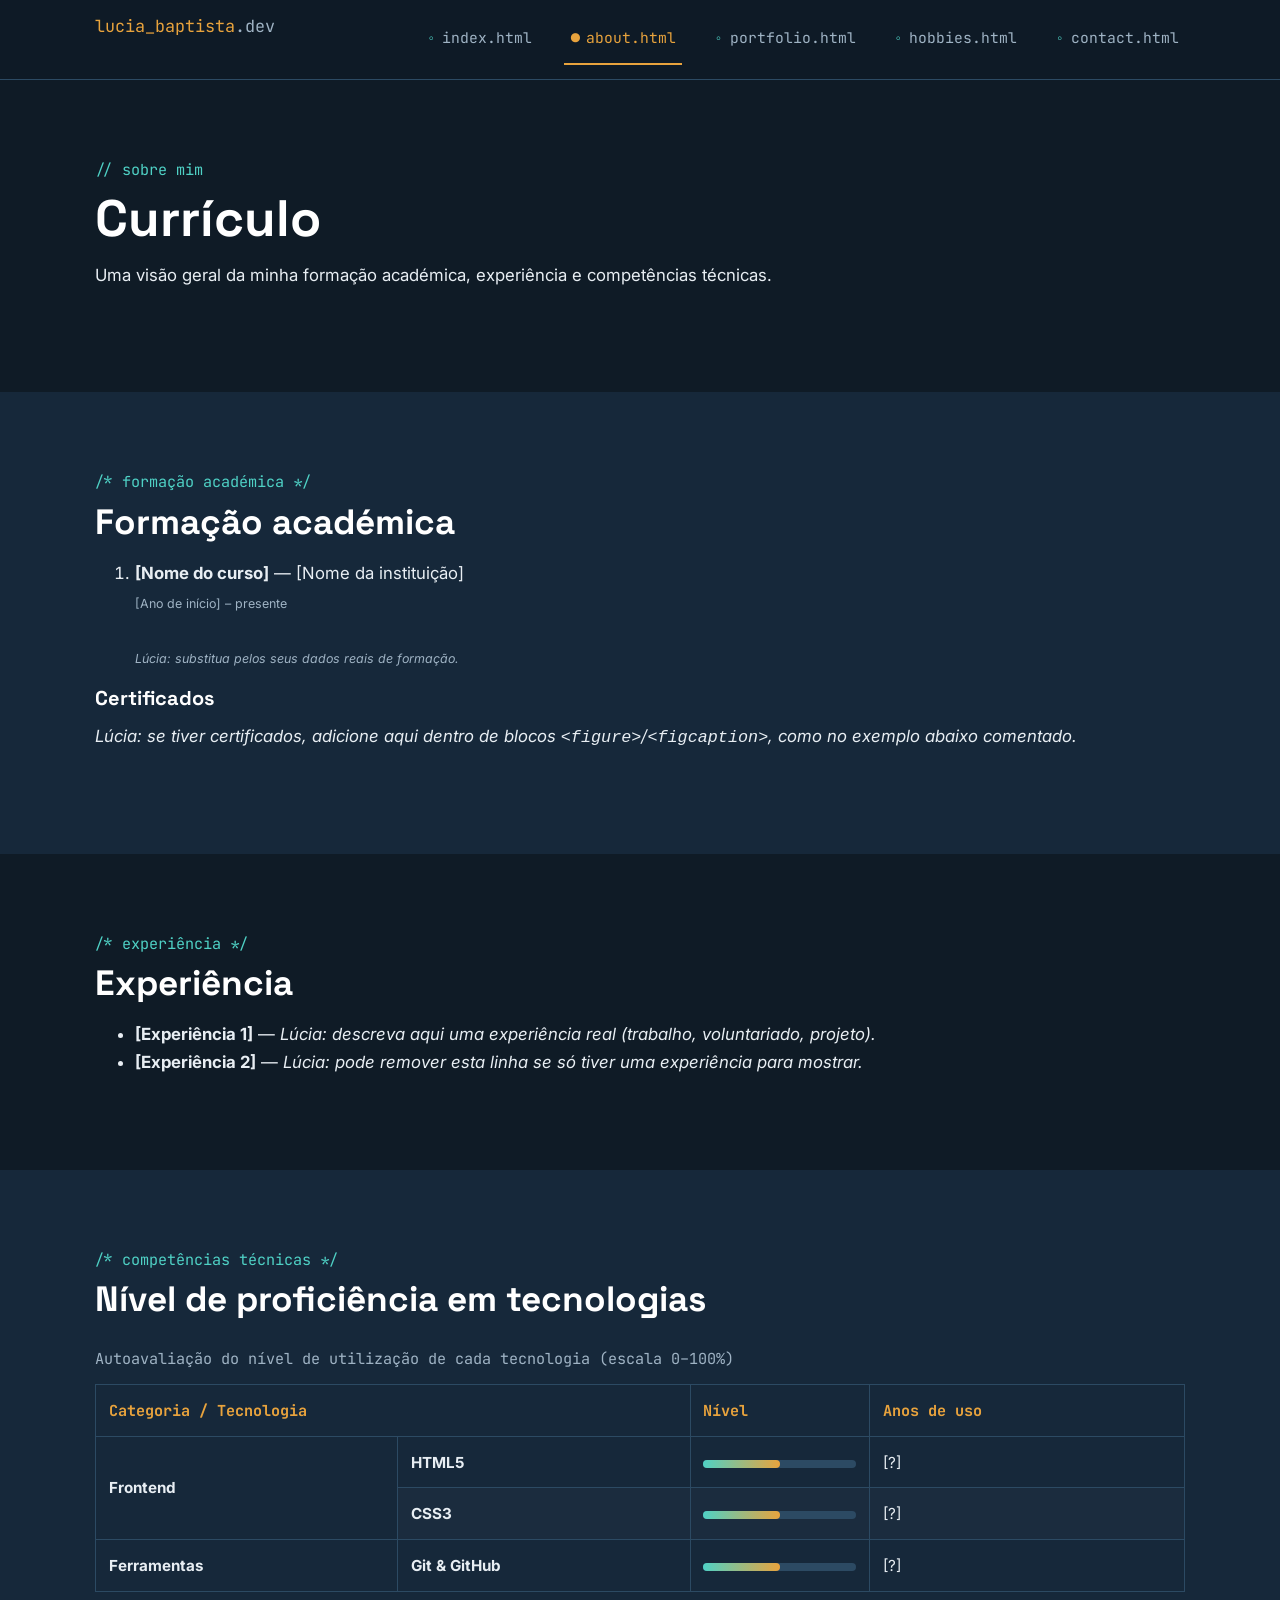
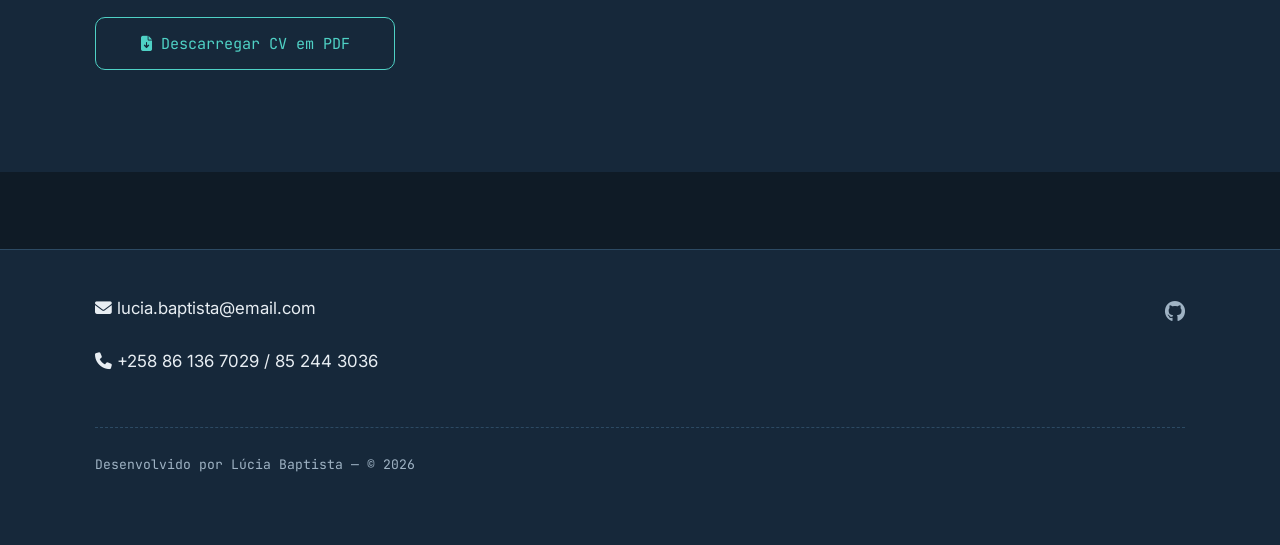
==== about.html @ 9c85ca88 "Add files via upload" ====
<!DOCTYPE html>
<html lang="pt-mz">
<head>
  <meta charset="UTF-8">
  <meta name="viewport" content="width=device-width, initial-scale=1.0">
  <title>Sobre &amp; Currículo — Lúcia Baptista</title>
  <meta name="description" content="Formação académica, experiência e competências técnicas de Lúcia Baptista.">

  <link rel="preconnect" href="https://fonts.googleapis.com">
  <link href="https://fonts.googleapis.com/css2?family=Space+Grotesk:wght@500;700&family=Inter:wght@400;500;600&family=JetBrains+Mono:wght@400;600&display=swap" rel="stylesheet">
  <link rel="stylesheet" href="https://cdnjs.cloudflare.com/ajax/libs/font-awesome/6.5.1/css/all.min.css">

  <link rel="stylesheet" href="css/estilo.css">
  <link rel="stylesheet" href="css/responsivo.css">
</head>
<body>
  <a href="#conteudo" class="saltar-link">Saltar para o conteúdo</a>

  <header class="cabecalho">
    <div class="container cabecalho__barra">
      <p class="logotipo">lucia_baptista<span>.dev</span></p>

      <input type="checkbox" id="nav-toggle" class="nav-toggle">
      <label for="nav-toggle" class="nav-toggle-label" aria-label="Abrir menu de navegação">
        <span></span><span></span><span></span>
      </label>

      <nav class="nav-principal" aria-label="Navegação principal">
        <ul class="nav-principal__lista">
          <li><a href="index.html">index.html</a></li>
          <li><a href="about.html" class="activo" aria-current="page">about.html</a></li>
          <li><a href="portfolio.html">portfolio.html</a></li>
          <li><a href="hobbies.html">hobbies.html</a></li>
          <li><a href="contact.html">contact.html</a></li>
        </ul>
      </nav>
    </div>
  </header>

  <main id="conteudo">
    <section class="seccao container">
      <span class="rotulo-comentario">// sobre mim</span>
      <h1>Currículo</h1>
      <p>Uma visão geral da minha formação académica, experiência e competências técnicas.</p>
    </section>

    <!-- ================= FORMAÇÃO ACADÉMICA ================= -->
    <section class="seccao seccao--alt">
      <div class="container">
        <span class="rotulo-comentario">/* formação académica */</span>
        <h2>Formação académica</h2>
        <ol>
          <li>
            <strong>[Nome do curso]</strong> &mdash; [Nome da instituição]
            <br><small class="ajuda">[Ano de início] &ndash; presente</small>
            <br><small class="ajuda"><em>Lúcia: substitua pelos seus dados reais de formação.</em></small>
          </li>
        </ol>

        <h3>Certificados</h3>
        <p>
          <em>Lúcia: se tiver certificados, adicione aqui dentro de blocos
          <code>&lt;figure&gt;</code>/<code>&lt;figcaption&gt;</code>, como no exemplo abaixo comentado.</em>
        </p>
        <!--
        <figure class="cartao">
          <img src="assets/img/certificado-exemplo.jpg" alt="Descrição do certificado" width="400" height="280">
          <figcaption class="cartao__corpo">Nome do certificado (ano)</figcaption>
        </figure>
        -->
      </div>
    </section>

    <!-- ================= EXPERIÊNCIA ================= -->
    <section class="seccao">
      <div class="container">
        <span class="rotulo-comentario">/* experiência */</span>
        <h2>Experiência</h2>
        <ul>
          <li><strong>[Experiência 1]</strong> &mdash; <em>Lúcia: descreva aqui uma experiência real (trabalho, voluntariado, projeto).</em></li>
          <li><strong>[Experiência 2]</strong> &mdash; <em>Lúcia: pode remover esta linha se só tiver uma experiência para mostrar.</em></li>
        </ul>
      </div>
    </section>

    <!-- ================= COMPETÊNCIAS TÉCNICAS (TABELA) ================= -->
    <section class="seccao seccao--alt">
      <div class="container">
        <span class="rotulo-comentario">/* competências técnicas */</span>
        <h2>Nível de proficiência em tecnologias</h2>

        <table class="tabela-competencias">
          <caption>Autoavaliação do nível de utilização de cada tecnologia (escala 0&ndash;100%)</caption>
          <thead>
            <tr>
              <th scope="col" colspan="2">Categoria / Tecnologia</th>
              <th scope="col">Nível</th>
              <th scope="col">Anos de uso</th>
            </tr>
          </thead>
          <tbody>
            <tr>
              <th scope="rowgroup" rowspan="2">Frontend</th>
              <th scope="row">HTML5</th>
              <td><span class="nivel" style="--valor: 50%;" role="img" aria-label="nível a ajustar"></span></td>
              <td>[?]</td>
            </tr>
            <tr>
              <th scope="row">CSS3</th>
              <td><span class="nivel" style="--valor: 50%;" role="img" aria-label="nível a ajustar"></span></td>
              <td>[?]</td>
            </tr>
            <tr>
              <th scope="rowgroup" rowspan="1">Ferramentas</th>
              <th scope="row">Git &amp; GitHub</th>
              <td><span class="nivel" style="--valor: 50%;" role="img" aria-label="nível a ajustar"></span></td>
              <td>[?]</td>
            </tr>
          </tbody>
          <!-- Lúcia: ajuste as linhas acima com as suas tecnologias e níveis reais.
               Pode copiar uma linha <tr>...</tr> para adicionar mais tecnologias. -->
        </table>

        <p><a href="assets/ficheiros/cv.pdf" class="botao botao--secundario" download><i class="fa-solid fa-file-arrow-down" aria-hidden="true"></i> Descarregar CV em PDF</a></p>
      </div>
    </section>
  </main>

  <footer class="rodape">
    <div class="container rodape__grelha">
      <address style="font-style: normal;">
        <p><i class="fa-solid fa-envelope" aria-hidden="true"></i> lucia.baptista@email.com</p>
        <p><i class="fa-solid fa-phone" aria-hidden="true"></i> +258 86 136 7029 / 85 244 3036</p>
      </address>
      <!-- Substitua "#" pelo link real do perfil de GitHub da Lúcia -->
      <ul class="rodape__redes">
        <li><a href="#" target="_blank" rel="noopener" aria-label="GitHub"><i class="fa-brands fa-github" aria-hidden="true"></i></a></li>
      </ul>
    </div>
    <div class="container">
      <p class="rodape__assinatura">Desenvolvido por Lúcia Baptista &mdash; &copy; 2026</p>
    </div>
  </footer>
</body>
</html>
---- css/estilo.css ----
/* =========================================================================
   ESTILO.CSS — folha de estilos partilhada (header, footer, tipografia,
   variáveis, componentes reutilizáveis: cartões, tabela, formulário, menu)
   Curso de Informática — Trabalho Prático I
   ========================================================================= */

/* -------------------------------------------------------------------------
   1. VARIÁVEIS CSS (custom properties)
   Definidas em :root para serem herdadas por toda a árvore do documento.
   Facilita a manutenção: mudar a paleta do site inteiro num único sítio.
   ------------------------------------------------------------------------- */
:root {
  /* Paleta - identidade "editor de código": fundo azul-marinho profundo,
     acento âmbar (destaque/ação) e acento turquesa (informação/tags),
     imitando a sintaxe colorida de um editor de texto. */
  --cor-fundo: #0f1b26;
  --cor-fundo-alt: #16283a;
  --cor-fundo-card: #1b2f42;
  --cor-borda: #26405840;
  --cor-borda-forte: #2c4a63;
  --cor-texto: #e8eef3;
  --cor-texto-suave: #9fb3c4;
  --cor-primaria: #e8a33d;      /* âmbar - CTAs, destaques */
  --cor-primaria-escura: #c8842a;
  --cor-secundaria: #4fd1c5;    /* turquesa - tags, ícones, links de código */
  --cor-erro: #e2685f;

  /* Tipografia */
  --fonte-titulo: "Space Grotesk", "Segoe UI", sans-serif;
  --fonte-corpo: "Inter", "Segoe UI", Arial, sans-serif;
  --fonte-mono: "JetBrains Mono", "Courier New", monospace;

  /* Espaçamentos (escala consistente em rem) */
  --esp-xs: 0.4rem;
  --esp-sm: 0.8rem;
  --esp-md: 1.6rem;
  --esp-lg: 2.8rem;
  --esp-xl: 4.8rem;

  /* Outros */
  --raio: 10px;
  --sombra: 0 10px 30px -12px rgba(0, 0, 0, 0.55);
  --transicao-rapida: 180ms ease;
  --largura-max: 1180px;
}

/* -------------------------------------------------------------------------
   2. RESET LEVE + MODELO DE CAIXA
   box-sizing: border-box aplicado globalmente via herança no *, *::before,
   *::after garante que padding/border não aumentem a largura declarada.
   ------------------------------------------------------------------------- */
*,
*::before,
*::after {
  box-sizing: border-box;
}

html {
  /* 1rem = 16px por defeito; usar rem permite escalar tudo se o utilizador
     mudar o tamanho de fonte do navegador (acessibilidade). */
  scroll-behavior: smooth;
}

body {
  margin: 0;
  font-family: var(--fonte-corpo);
  background-color: var(--cor-fundo);
  color: var(--cor-texto);
  line-height: 1.65;
  font-size: 1rem; /* mobile-first: base pensada para ecrã pequeno */
}

img {
  max-width: 100%;
  height: auto;
  display: block;
}

a {
  color: var(--cor-secundaria);
  text-decoration: none;
}

h1, h2, h3, h4 {
  font-family: var(--fonte-titulo);
  line-height: 1.2;
  margin: 0 0 var(--esp-sm) 0;
  color: #fff;
}

h1 { font-size: clamp(2rem, 5vw + 1rem, 3.2rem); }
h2 { font-size: clamp(1.5rem, 3vw + 1rem, 2.2rem); }
h3 { font-size: 1.25rem; }

p { margin: 0 0 var(--esp-md) 0; }

.container {
  width: 100%;
  max-width: var(--largura-max);
  margin-inline: auto;
  padding-inline: var(--esp-md);
}

/* Acessibilidade: link para saltar para o conteúdo principal */
.saltar-link {
  position: absolute;
  left: -999px;
  top: 0;
  background: var(--cor-primaria);
  color: #1a1a1a;
  padding: var(--esp-sm) var(--esp-md);
  z-index: 999;
  border-radius: 0 0 var(--raio) 0;
}
.saltar-link:focus {
  left: 0;
}

/* Foco visível em todos os elementos interativos (acessibilidade) */
a:focus-visible,
button:focus-visible,
input:focus-visible,
select:focus-visible,
textarea:focus-visible,
summary:focus-visible {
  outline: 3px solid var(--cor-secundaria);
  outline-offset: 2px;
}

/* -------------------------------------------------------------------------
   3. NOTA SOBRE POSICIONAMENTO (position)
   - static  : comportamento padrão; o elemento segue o fluxo normal do
               documento e as propriedades top/right/bottom/left são ignoradas.
   - relative: continua a ocupar o espaço no fluxo normal, mas pode ser
               deslocado visualmente com top/left/etc. relativamente à sua
               posição original. Usado aqui como contexto para elementos
               ::before/::after posicionados de forma absoluta dentro dele.
   - absolute: sai do fluxo normal e é posicionado em relação ao ancestral
               mais próximo que tenha position diferente de static.
   - fixed   : sai do fluxo e é posicionado em relação à janela do navegador,
               mantendo-se fixo mesmo ao fazer scroll da página.
   - sticky  : híbrido entre relative e fixed — comporta-se como relative
               até o scroll atingir o limiar definido (ex: top: 0) e, a
               partir daí, "cola-se" como fixed. É o que usamos no <header>.
   ------------------------------------------------------------------------- */

/* -------------------------------------------------------------------------
   4. CABEÇALHO E NAVEGAÇÃO (estilo "abas de editor de código")
   ------------------------------------------------------------------------- */
.cabecalho {
  position: sticky; /* ver nota acima sobre position */
  top: 0;
  z-index: 100;
  background: rgba(15, 27, 38, 0.92);
  backdrop-filter: blur(8px);
  border-bottom: 1px solid var(--cor-borda-forte);
}

.cabecalho__barra {
  display: flex;
  align-items: center;
  justify-content: space-between;
  padding-block: var(--esp-sm);
}

.logotipo {
  font-family: var(--fonte-mono);
  font-size: 1.05rem;
  color: var(--cor-primaria);
  white-space: nowrap;
}
.logotipo span {
  color: var(--cor-texto-suave);
}

/* Menu "hamburger" só-CSS: checkbox escondido + label como botão.
   Interatividade conseguida apenas com HTML/CSS (:checked). */
.nav-toggle {
  position: absolute;
  opacity: 0;
  pointer-events: none;
}

.nav-toggle-label {
  display: inline-flex;
  flex-direction: column;
  gap: 5px;
  cursor: pointer;
  padding: var(--esp-xs);
}
.nav-toggle-label span {
  width: 26px;
  height: 3px;
  background: var(--cor-texto);
  border-radius: 2px;
  transition: transform var(--transicao-rapida), opacity var(--transicao-rapida);
}

.nav-principal {
  position: absolute;
  top: 100%;
  left: 0;
  right: 0;
  max-height: 0;
  overflow: hidden;
  background: var(--cor-fundo-alt);
  border-bottom: 1px solid var(--cor-borda-forte);
  transition: max-height var(--transicao-rapida);
}

.nav-toggle:checked ~ .nav-principal {
  max-height: 400px;
}

.nav-principal__lista {
  list-style: none;
  margin: 0;
  padding: var(--esp-sm) var(--esp-md);
  display: flex;
  flex-direction: column;
}

/* Cada link do menu simula uma "aba" do editor com o nome real do
   ficheiro .html — reforça a identidade "informático" do site. */
.nav-principal__lista a {
  display: flex;
  align-items: center;
  gap: var(--esp-xs);
  color: var(--cor-texto-suave);
  font-family: var(--fonte-mono);
  font-size: 0.92rem;
  padding: var(--esp-sm) var(--esp-xs);
  border-bottom: 2px solid transparent;
  transition: color var(--transicao-rapida), border-color var(--transicao-rapida);
}

.nav-principal__lista a::before {
  content: "◦";
  color: var(--cor-secundaria);
}

.nav-principal__lista a:hover,
.nav-principal__lista a:focus-visible {
  color: #fff;
}

/* Página atual destacada com classe .activo (ver secção 3 do enunciado) */
.nav-principal__lista a.activo {
  color: var(--cor-primaria);
  border-bottom-color: var(--cor-primaria);
}
.nav-principal__lista a.activo::before {
  content: "●";
  color: var(--cor-primaria);
}

/* -------------------------------------------------------------------------
   5. BOTÕES E LIGAÇÕES DE DESTAQUE
   ------------------------------------------------------------------------- */
.botao {
  display: inline-block;
  font-family: var(--fonte-mono);
  font-size: 0.95rem;
  background: var(--cor-primaria);
  color: #1a1408;
  padding: var(--esp-sm) var(--esp-lg);
  border-radius: var(--raio);
  border: none;
  cursor: pointer;
  transition: transform var(--transicao-rapida), box-shadow var(--transicao-rapida), background var(--transicao-rapida);
  box-shadow: 0 6px 18px -6px rgba(232, 163, 61, 0.55);
}
.botao:hover,
.botao:focus-visible {
  background: var(--cor-primaria-escura);
  transform: translateY(-2px);
}

.botao--secundario {
  background: transparent;
  color: var(--cor-secundaria);
  border: 1px solid var(--cor-secundaria);
  box-shadow: none;
}
.botao--secundario:hover,
.botao--secundario:focus-visible {
  background: rgba(79, 209, 197, 0.1);
}

/* -------------------------------------------------------------------------
   6. TROÇOS/SECÇÕES GENÉRICOS
   ------------------------------------------------------------------------- */
.seccao {
  padding-block: var(--esp-xl);
}
.seccao--alt {
  background: var(--cor-fundo-alt);
}

/* Rótulo "comentário de código" usado como "eyebrow" acima dos títulos
   de secção — reforça a estrutura de "ficheiro fonte" do site. */
.rotulo-comentario {
  display: block;
  font-family: var(--fonte-mono);
  color: var(--cor-secundaria);
  font-size: 0.85rem;
  margin-bottom: var(--esp-xs);
}

/* -------------------------------------------------------------------------
   7. CARTÕES (usados em Portfólio e Hobbies)
   ------------------------------------------------------------------------- */
.cartao {
  background: var(--cor-fundo-card);
  border: 1px solid var(--cor-borda);
  border-radius: var(--raio);
  overflow: hidden;
  transition: transform var(--transicao-rapida), border-color var(--transicao-rapida);
  position: relative; /* contexto para o ::after decorativo abaixo */
}

.cartao:hover,
.cartao:focus-within {
  transform: translateY(-6px);
  border-color: var(--cor-secundaria);
}

/* Pseudo-elemento decorativo: barra de destaque no topo do cartão */
.cartao::before {
  content: "";
  position: absolute;
  top: 0; left: 0; right: 0;
  height: 3px;
  background: linear-gradient(90deg, var(--cor-primaria), var(--cor-secundaria));
  transform: scaleX(0);
  transform-origin: left;
  transition: transform var(--transicao-rapida);
}
.cartao:hover::before {
  transform: scaleX(1);
}

.cartao__corpo {
  padding: var(--esp-md);
}

.cartao__tag {
  display: inline-block;
  font-family: var(--fonte-mono);
  font-size: 0.75rem;
  color: var(--cor-secundaria);
  border: 1px solid var(--cor-secundaria);
  border-radius: 999px;
  padding: 0.15rem 0.6rem;
  margin: 0.15rem 0.3rem 0.15rem 0;
}

/* -------------------------------------------------------------------------
   8. TABELA DE COMPETÊNCIAS (página about.html)
   ------------------------------------------------------------------------- */
.tabela-competencias {
  width: 100%;
  border-collapse: collapse;
  font-size: 0.95rem;
  margin-block: var(--esp-md);
}

.tabela-competencias caption {
  text-align: left;
  font-family: var(--fonte-mono);
  color: var(--cor-texto-suave);
  margin-bottom: var(--esp-sm);
}

.tabela-competencias th,
.tabela-competencias td {
  border: 1px solid var(--cor-borda-forte);
  padding: var(--esp-sm);
  text-align: left;
}

.tabela-competencias thead th {
  background: var(--cor-fundo-alt);
  color: var(--cor-primaria);
  font-family: var(--fonte-mono);
}

/* Seletor de irmão adjacente: alterna o fundo das linhas do corpo da
   tabela para melhorar a leitura (efeito "zebra"). */
.tabela-competencias tbody tr + tr {
  border-top: 1px solid var(--cor-borda);
}

/* nth-child: realça linhas pares */
.tabela-competencias tbody tr:nth-child(even) {
  background: rgba(255, 255, 255, 0.02);
}

/* Barra de nível de proficiência feita só com CSS (::after como "trilho") */
.nivel {
  position: relative;
  display: inline-block;
  width: 100%;
  height: 8px;
  background: var(--cor-borda-forte);
  border-radius: 999px;
}
.nivel::after {
  content: "";
  position: absolute;
  left: 0; top: 0; bottom: 0;
  width: var(--valor, 50%);
  background: linear-gradient(90deg, var(--cor-secundaria), var(--cor-primaria));
  border-radius: 999px;
}

/* -------------------------------------------------------------------------
   9. FLEXBOX — página hobbies.html
   ------------------------------------------------------------------------- */
.flex-linha {
  display: flex;
  flex-direction: column;   /* mobile-first: empilhado */
  flex-wrap: wrap;
  gap: var(--esp-md);
  justify-content: flex-start;
  align-items: stretch;
}

.flex-item {
  flex: 1 1 100%;
}

/* -------------------------------------------------------------------------
   10. CSS GRID — página portfolio.html
   ------------------------------------------------------------------------- */
.grelha-projetos {
  display: grid;
  grid-template-columns: repeat(auto-fit, minmax(260px, 1fr));
  gap: var(--esp-md);
}

/* -------------------------------------------------------------------------
   11. MULTIMÉDIA (figure/figcaption, video, audio)
   ------------------------------------------------------------------------- */
figure {
  margin: 0 0 var(--esp-md) 0;
}
figcaption {
  font-family: var(--fonte-mono);
  font-size: 0.8rem;
  color: var(--cor-texto-suave);
  margin-top: var(--esp-xs);
}

video, iframe.video-incorporado {
  width: 100%;
  aspect-ratio: 16 / 9;
  border-radius: var(--raio);
  border: 1px solid var(--cor-borda-forte);
}

audio {
  width: 100%;
}

/* -------------------------------------------------------------------------
   12. FORMULÁRIO — página contact.html
   ------------------------------------------------------------------------- */
fieldset {
  border: 1px solid var(--cor-borda-forte);
  border-radius: var(--raio);
  padding: var(--esp-md);
  margin: 0 0 var(--esp-md) 0;
}

legend {
  font-family: var(--fonte-mono);
  color: var(--cor-primaria);
  padding-inline: var(--esp-xs);
}

.campo {
  margin-bottom: var(--esp-md);
}

.campo label {
  display: block;
  margin-bottom: var(--esp-xs);
  font-size: 0.9rem;
  color: var(--cor-texto-suave);
}

/* Seletor de atributo: aplica-se apenas a inputs de texto/email/etc,
   nunca a checkboxes/radios (que têm o seu próprio estilo mais abaixo). */
input[type="text"],
input[type="email"],
input[type="tel"],
input[type="date"],
input[type="number"],
input[type="file"],
select,
textarea {
  width: 100%;
  background: var(--cor-fundo-alt);
  border: 1px solid var(--cor-borda-forte);
  border-radius: var(--raio);
  color: var(--cor-texto);
  padding: var(--esp-sm);
  font-family: var(--fonte-corpo);
  font-size: 1rem;
  transition: border-color var(--transicao-rapida);
}

textarea {
  resize: vertical;
  min-height: 120px;
}

input:focus,
select:focus,
textarea:focus {
  border-color: var(--cor-secundaria);
}

/* Validação nativa: destaca em vermelho suave apenas depois de o
   utilizador interagir e o valor ser inválido (evita mostrar erro logo
   no carregamento da página). */
input:not(:placeholder-shown):invalid,
textarea:not(:placeholder-shown):invalid {
  border-color: var(--cor-erro);
}

small.ajuda {
  display: block;
  color: var(--cor-texto-suave);
  font-size: 0.78rem;
  margin-top: var(--esp-xs);
}

/* Radios e checkboxes com aparência personalizada (não a padrão do
   navegador), construídos com o seletor irmão adjacente + :checked. */
.opcao {
  display: flex;
  align-items: center;
  gap: var(--esp-sm);
  margin-bottom: var(--esp-sm);
}

.opcao input[type="radio"],
.opcao input[type="checkbox"] {
  appearance: none;
  -webkit-appearance: none;
  width: 20px;
  height: 20px;
  border: 2px solid var(--cor-borda-forte);
  background: var(--cor-fundo-alt);
  display: inline-block;
  position: relative;
  cursor: pointer;
  flex-shrink: 0;
}
.opcao input[type="radio"] { border-radius: 50%; }
.opcao input[type="checkbox"] { border-radius: 4px; }

.opcao input[type="radio"]:checked,
.opcao input[type="checkbox"]:checked {
  border-color: var(--cor-primaria);
}

.opcao input[type="radio"]:checked::after {
  content: "";
  position: absolute;
  inset: 4px;
  border-radius: 50%;
  background: var(--cor-primaria);
}
.opcao input[type="checkbox"]:checked::after {
  content: "✓";
  position: absolute;
  inset: 0;
  display: flex;
  align-items: center;
  justify-content: center;
  font-size: 0.8rem;
  color: var(--cor-primaria);
}

.opcao label {
  margin: 0;
  color: var(--cor-texto);
  cursor: pointer;
}

/* -------------------------------------------------------------------------
   13. RODAPÉ
   ------------------------------------------------------------------------- */
.rodape {
  background: var(--cor-fundo-alt);
  border-top: 1px solid var(--cor-borda-forte);
  padding-block: var(--esp-lg);
  margin-top: var(--esp-xl);
}

.rodape__grelha {
  display: flex;
  flex-direction: column;
  gap: var(--esp-md);
}

.rodape__redes {
  display: flex;
  gap: var(--esp-md);
  list-style: none;
  padding: 0;
  margin: 0;
}

.rodape__redes a {
  color: var(--cor-texto-suave);
  font-size: 1.3rem;
  transition: color var(--transicao-rapida);
}
.rodape__redes a:hover,
.rodape__redes a:focus-visible {
  color: var(--cor-primaria);
}

.rodape__assinatura {
  font-family: var(--fonte-mono);
  font-size: 0.82rem;
  color: var(--cor-texto-suave);
  margin-top: var(--esp-md);
  border-top: 1px dashed var(--cor-borda-forte);
  padding-top: var(--esp-md);
}

/* -------------------------------------------------------------------------
   14. ANIMAÇÃO (@keyframes) — usada de forma discreta no hero da Home
   ------------------------------------------------------------------------- */
@keyframes surgir {
  from { opacity: 0; transform: translateY(14px); }
  to   { opacity: 1; transform: translateY(0); }
}

.animar-surgir {
  animation: surgir 700ms ease-out both;
}
/* Pequenos desfasamentos para um efeito escalonado, sem exagerar */
.animar-surgir:nth-of-type(2) { animation-delay: 120ms; }
.animar-surgir:nth-of-type(3) { animation-delay: 240ms; }

@media (prefers-reduced-motion: reduce) {
  *, *::before, *::after {
    animation-duration: 0.001ms !important;
    transition-duration: 0.001ms !important;
  }
}

/* -------------------------------------------------------------------------
   15. HERO (Home)
   ------------------------------------------------------------------------- */
.hero {
  padding-block: var(--esp-xl);
  display: flex;
  flex-direction: column-reverse;
  gap: var(--esp-lg);
  align-items: center;
}

.hero__avatar {
  width: 190px;
  height: 190px;
  border-radius: 50%;
  object-fit: cover;
  border: 3px solid var(--cor-primaria);
  box-shadow: var(--sombra);
}

.hero__tagline {
  font-family: var(--fonte-mono);
  color: var(--cor-secundaria);
  font-size: 1.05rem;
}

.lista-competencias-curtas {
  display: flex;
  flex-wrap: wrap;
  gap: var(--esp-sm);
  list-style: none;
  padding: 0;
  margin: var(--esp-md) 0;
}
.lista-competencias-curtas li {
  font-family: var(--fonte-mono);
  font-size: 0.85rem;
  background: var(--cor-fundo-card);
  border: 1px solid var(--cor-borda-forte);
  border-radius: 999px;
  padding: 0.3rem 0.9rem;
}
---- css/responsivo.css ----
/* =========================================================================
   RESPONSIVO.CSS — media queries
   Abordagem MOBILE-FIRST: o ficheiro estilo.css já contém os estilos-base
   pensados para ecrãs pequenos (menu empilhado, flex em coluna, grid a
   uma coluna). Aqui só AMPLIAMOS o layout à medida que o ecrã cresce,
   usando min-width — nunca max-width isolado, para não sobrepor regras.
   ========================================================================= */

/* -------------------------------------------------------------------------
   Ponto de quebra 1: a partir de 481px (telemóveis grandes / phablets)
   ------------------------------------------------------------------------- */
@media (min-width: 481px) {
  .lista-competencias-curtas {
    justify-content: center;
  }

  .flex-item {
    /* hobbies: passa a caber 2 cartões por linha */
    flex: 1 1 calc(50% - var(--esp-md));
  }

  .rodape__grelha {
    flex-direction: row;
    justify-content: space-between;
    align-items: flex-start;
  }
}

/* -------------------------------------------------------------------------
   Ponto de quebra 2: a partir de 769px (tablets e desktop)
   ------------------------------------------------------------------------- */
@media (min-width: 769px) {
  body {
    font-size: 1.05rem;
  }

  .container {
    padding-inline: var(--esp-lg);
  }

  /* Menu deixa de ser "hamburger" e passa a barra horizontal permanente */
  .nav-toggle-label {
    display: none;
  }

  .nav-principal {
    position: static;
    max-height: none;
    overflow: visible;
    background: transparent;
    border-bottom: none;
  }

  .nav-principal__lista {
    flex-direction: row;
    padding: 0;
    gap: var(--esp-md);
  }

  .hero {
    flex-direction: row;
    text-align: left;
    align-items: center;
  }

  .hero__conteudo {
    flex: 1;
  }

  .flex-item {
    /* hobbies: 3 a 4 cartões por linha em ecrãs largos */
    flex: 1 1 calc(25% - var(--esp-md));
  }

  .grelha-projetos {
    grid-template-columns: repeat(auto-fit, minmax(300px, 1fr));
    gap: var(--esp-lg);
  }

  /* unidade vw usada de forma pontual para uma faixa decorativa que deve
     ocupar sempre a largura da janela, independentemente do container */
  .rotulo-comentario {
    font-size: 0.95rem;
  }
}

/* -------------------------------------------------------------------------
   Ponto de quebra 3: ecrãs muito largos — limita crescimento excessivo
   ------------------------------------------------------------------------- */
@media (min-width: 1200px) {
  .hero__avatar {
    width: 220px;
    height: 220px;
  }
}
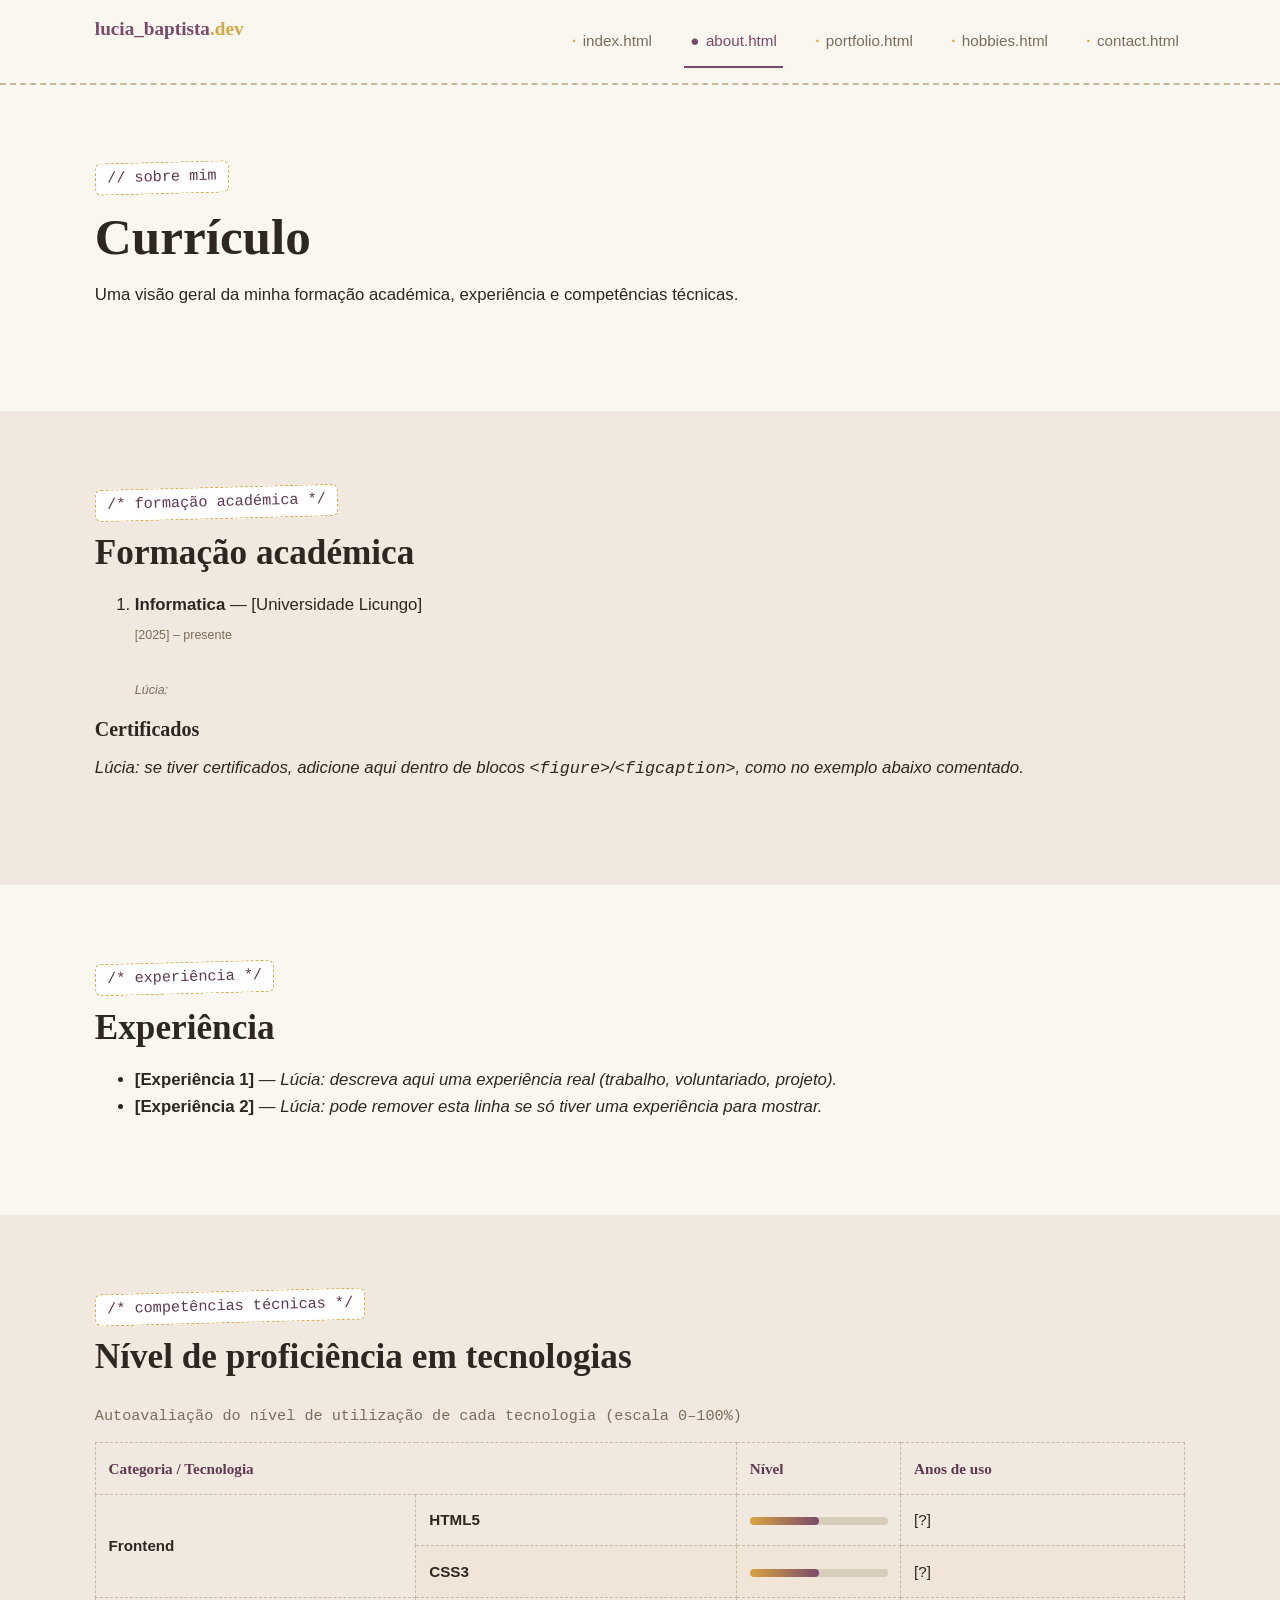
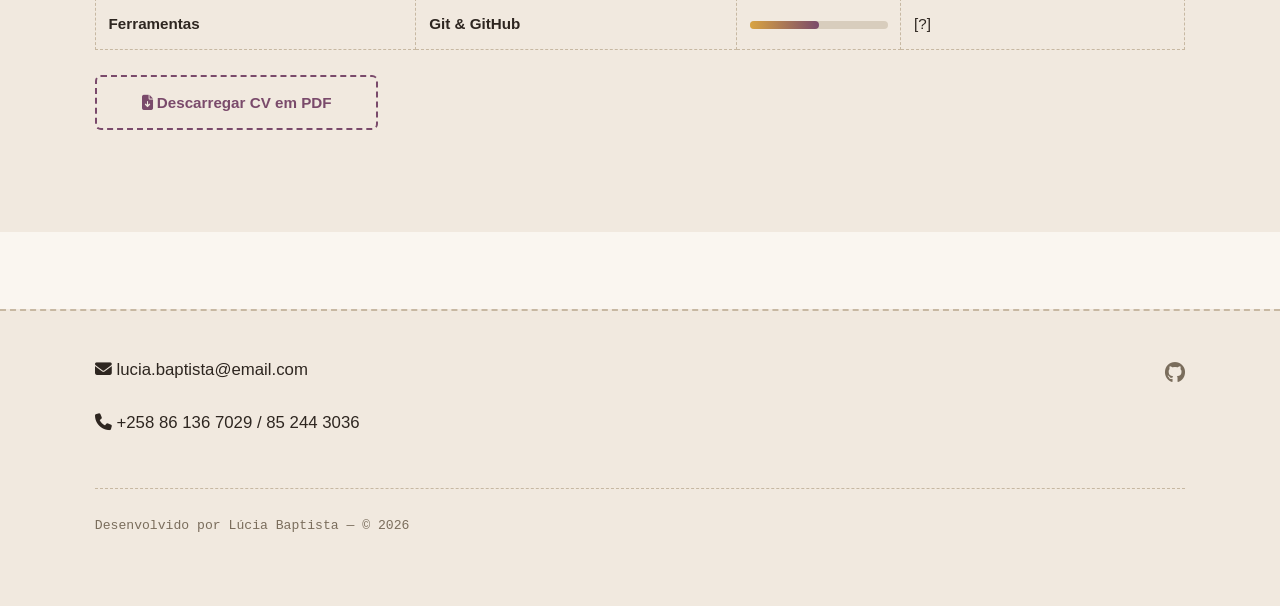
==== commit 779ddefb: "Update about.html" ====
--- a/about.html
+++ b/about.html
@@ -51,9 +51,9 @@
         <h2>Formação académica</h2>
         <ol>
           <li>
-            <strong>[Nome do curso]</strong> &mdash; [Nome da instituição]
-            <br><small class="ajuda">[Ano de início] &ndash; presente</small>
-            <br><small class="ajuda"><em>Lúcia: substitua pelos seus dados reais de formação.</em></small>
+            <strong>Informatica</strong> &mdash; [Universidade Licungo]
+            <br><small class="ajuda">[2025] &ndash; presente</small>
+            <br><small class="ajuda"><em>Lúcia:</em></small>
           </li>
         </ol>
 
--- a/css/estilo.css
+++ b/css/estilo.css
@@ -1,65 +1,45 @@
 /* =========================================================================
    ESTILO.CSS — folha de estilos partilhada (header, footer, tipografia,
    variáveis, componentes reutilizáveis: cartões, tabela, formulário, menu)
-   Curso de Informática — Trabalho Prático I
+   Identidade visual: "caderno de esboços" — fundo claro tipo papel,
+   tipografia serifada nos títulos e notas em tom de destaque roados,
+   como anotações à margem de um caderno de design.
    ========================================================================= */
 
 /* -------------------------------------------------------------------------
    1. VARIÁVEIS CSS (custom properties)
-   Definidas em :root para serem herdadas por toda a árvore do documento.
-   Facilita a manutenção: mudar a paleta do site inteiro num único sítio.
    ------------------------------------------------------------------------- */
 :root {
-  /* Paleta - identidade "editor de código": fundo azul-marinho profundo,
-     acento âmbar (destaque/ação) e acento turquesa (informação/tags),
-     imitando a sintaxe colorida de um editor de texto. */
-  --cor-fundo: #0f1b26;
-  --cor-fundo-alt: #16283a;
-  --cor-fundo-card: #1b2f42;
-  --cor-borda: #26405840;
-  --cor-borda-forte: #2c4a63;
-  --cor-texto: #e8eef3;
-  --cor-texto-suave: #9fb3c4;
-  --cor-primaria: #e8a33d;      /* âmbar - CTAs, destaques */
-  --cor-primaria-escura: #c8842a;
-  --cor-secundaria: #4fd1c5;    /* turquesa - tags, ícones, links de código */
-  --cor-erro: #e2685f;
-
-  /* Tipografia */
-  --fonte-titulo: "Space Grotesk", "Segoe UI", sans-serif;
-  --fonte-corpo: "Inter", "Segoe UI", Arial, sans-serif;
-  --fonte-mono: "JetBrains Mono", "Courier New", monospace;
-
-  /* Espaçamentos (escala consistente em rem) */
+  --cor-fundo: #faf6f0;
+  --cor-fundo-alt: #f1e9df;
+  --cor-fundo-card: #ffffff;
+  --cor-borda: #d8cdbd;
+  --cor-borda-forte: #c7b8a2;
+  --cor-texto: #2e2620;
+  --cor-texto-suave: #7a6d5c;
+  --cor-primaria: #7a4a6b;
+  --cor-primaria-escura: #5f3852;
+  --cor-secundaria: #d9a441;
+  --cor-erro: #b24a3f;
+
+  --fonte-titulo: "Fraunces", Georgia, serif;
+  --fonte-corpo: "Work Sans", "Segoe UI", Arial, sans-serif;
+  --fonte-mono: "IBM Plex Mono", "Courier New", monospace;
+
   --esp-xs: 0.4rem;
   --esp-sm: 0.8rem;
   --esp-md: 1.6rem;
   --esp-lg: 2.8rem;
   --esp-xl: 4.8rem;
 
-  /* Outros */
-  --raio: 10px;
-  --sombra: 0 10px 30px -12px rgba(0, 0, 0, 0.55);
+  --raio: 6px;
+  --sombra: 0 12px 28px -14px rgba(46, 38, 32, 0.25);
   --transicao-rapida: 180ms ease;
   --largura-max: 1180px;
 }
 
-/* -------------------------------------------------------------------------
-   2. RESET LEVE + MODELO DE CAIXA
-   box-sizing: border-box aplicado globalmente via herança no *, *::before,
-   *::after garante que padding/border não aumentem a largura declarada.
-   ------------------------------------------------------------------------- */
-*,
-*::before,
-*::after {
-  box-sizing: border-box;
-}
-
-html {
-  /* 1rem = 16px por defeito; usar rem permite escalar tudo se o utilizador
-     mudar o tamanho de fonte do navegador (acessibilidade). */
-  scroll-behavior: smooth;
-}
+*, *::before, *::after { box-sizing: border-box; }
+html { scroll-behavior: smooth; }
 
 body {
   margin: 0;
@@ -67,31 +47,22 @@
   background-color: var(--cor-fundo);
   color: var(--cor-texto);
   line-height: 1.65;
-  font-size: 1rem; /* mobile-first: base pensada para ecrã pequeno */
-}
-
-img {
-  max-width: 100%;
-  height: auto;
-  display: block;
-}
-
-a {
-  color: var(--cor-secundaria);
-  text-decoration: none;
-}
+  font-size: 1rem;
+}
+
+img { max-width: 100%; height: auto; display: block; }
+a { color: var(--cor-primaria-escura); text-decoration: none; }
 
 h1, h2, h3, h4 {
   font-family: var(--fonte-titulo);
+  font-weight: 600;
   line-height: 1.2;
   margin: 0 0 var(--esp-sm) 0;
-  color: #fff;
-}
-
+  color: var(--cor-texto);
+}
 h1 { font-size: clamp(2rem, 5vw + 1rem, 3.2rem); }
 h2 { font-size: clamp(1.5rem, 3vw + 1rem, 2.2rem); }
 h3 { font-size: 1.25rem; }
-
 p { margin: 0 0 var(--esp-md) 0; }
 
 .container {
@@ -101,59 +72,46 @@
   padding-inline: var(--esp-md);
 }
 
-/* Acessibilidade: link para saltar para o conteúdo principal */
 .saltar-link {
   position: absolute;
   left: -999px;
   top: 0;
-  background: var(--cor-primaria);
-  color: #1a1a1a;
+  background: var(--cor-secundaria);
+  color: #2e2620;
   padding: var(--esp-sm) var(--esp-md);
   z-index: 999;
   border-radius: 0 0 var(--raio) 0;
 }
-.saltar-link:focus {
-  left: 0;
-}
-
-/* Foco visível em todos os elementos interativos (acessibilidade) */
-a:focus-visible,
-button:focus-visible,
-input:focus-visible,
-select:focus-visible,
-textarea:focus-visible,
-summary:focus-visible {
-  outline: 3px solid var(--cor-secundaria);
+.saltar-link:focus { left: 0; }
+
+a:focus-visible, button:focus-visible, input:focus-visible,
+select:focus-visible, textarea:focus-visible, summary:focus-visible {
+  outline: 3px solid var(--cor-primaria);
   outline-offset: 2px;
 }
 
 /* -------------------------------------------------------------------------
-   3. NOTA SOBRE POSICIONAMENTO (position)
-   - static  : comportamento padrão; o elemento segue o fluxo normal do
-               documento e as propriedades top/right/bottom/left são ignoradas.
-   - relative: continua a ocupar o espaço no fluxo normal, mas pode ser
-               deslocado visualmente com top/left/etc. relativamente à sua
-               posição original. Usado aqui como contexto para elementos
-               ::before/::after posicionados de forma absoluta dentro dele.
-   - absolute: sai do fluxo normal e é posicionado em relação ao ancestral
-               mais próximo que tenha position diferente de static.
-   - fixed   : sai do fluxo e é posicionado em relação à janela do navegador,
-               mantendo-se fixo mesmo ao fazer scroll da página.
-   - sticky  : híbrido entre relative e fixed — comporta-se como relative
-               até o scroll atingir o limiar definido (ex: top: 0) e, a
-               partir daí, "cola-se" como fixed. É o que usamos no <header>.
+   NOTA SOBRE POSICIONAMENTO (position)
+   - static  : fluxo normal; top/right/bottom/left são ignorados.
+   - relative: mantém o espaço no fluxo, mas pode deslocar-se visualmente
+               a partir da sua posição original. Serve aqui de contexto
+               para elementos ::before/::after posicionados de forma
+               absoluta dentro dele.
+   - absolute: sai do fluxo, posicionado em relação ao ancestral mais
+               próximo com position diferente de static.
+   - fixed   : sai do fluxo, fica fixo em relação à janela do navegador.
+   - sticky  : híbrido — comporta-se como relative até o scroll atingir o
+               limiar definido (ex: top: 0), depois "cola-se" como fixed.
+               Usado aqui no <header>.
    ------------------------------------------------------------------------- */
 
-/* -------------------------------------------------------------------------
-   4. CABEÇALHO E NAVEGAÇÃO (estilo "abas de editor de código")
-   ------------------------------------------------------------------------- */
 .cabecalho {
-  position: sticky; /* ver nota acima sobre position */
+  position: sticky;
   top: 0;
   z-index: 100;
-  background: rgba(15, 27, 38, 0.92);
-  backdrop-filter: blur(8px);
-  border-bottom: 1px solid var(--cor-borda-forte);
+  background: rgba(250, 246, 240, 0.94);
+  backdrop-filter: blur(6px);
+  border-bottom: 2px dashed var(--cor-borda-forte);
 }
 
 .cabecalho__barra {
@@ -164,22 +122,15 @@
 }
 
 .logotipo {
-  font-family: var(--fonte-mono);
-  font-size: 1.05rem;
+  font-family: var(--fonte-titulo);
+  font-weight: 700;
+  font-size: 1.2rem;
   color: var(--cor-primaria);
   white-space: nowrap;
 }
-.logotipo span {
-  color: var(--cor-texto-suave);
-}
-
-/* Menu "hamburger" só-CSS: checkbox escondido + label como botão.
-   Interatividade conseguida apenas com HTML/CSS (:checked). */
-.nav-toggle {
-  position: absolute;
-  opacity: 0;
-  pointer-events: none;
-}
+.logotipo span { color: var(--cor-secundaria); }
+
+.nav-toggle { position: absolute; opacity: 0; pointer-events: none; }
 
 .nav-toggle-label {
   display: inline-flex;
@@ -189,8 +140,7 @@
   padding: var(--esp-xs);
 }
 .nav-toggle-label span {
-  width: 26px;
-  height: 3px;
+  width: 26px; height: 3px;
   background: var(--cor-texto);
   border-radius: 2px;
   transition: transform var(--transicao-rapida), opacity var(--transicao-rapida);
@@ -198,19 +148,14 @@
 
 .nav-principal {
   position: absolute;
-  top: 100%;
-  left: 0;
-  right: 0;
+  top: 100%; left: 0; right: 0;
   max-height: 0;
   overflow: hidden;
   background: var(--cor-fundo-alt);
-  border-bottom: 1px solid var(--cor-borda-forte);
+  border-bottom: 2px dashed var(--cor-borda-forte);
   transition: max-height var(--transicao-rapida);
 }
-
-.nav-toggle:checked ~ .nav-principal {
-  max-height: 400px;
-}
+.nav-toggle:checked ~ .nav-principal { max-height: 400px; }
 
 .nav-principal__lista {
   list-style: none;
@@ -220,189 +165,137 @@
   flex-direction: column;
 }
 
-/* Cada link do menu simula uma "aba" do editor com o nome real do
-   ficheiro .html — reforça a identidade "informático" do site. */
 .nav-principal__lista a {
   display: flex;
   align-items: center;
   gap: var(--esp-xs);
   color: var(--cor-texto-suave);
-  font-family: var(--fonte-mono);
-  font-size: 0.92rem;
+  font-family: var(--fonte-corpo);
+  font-weight: 500;
+  font-size: 0.95rem;
   padding: var(--esp-sm) var(--esp-xs);
   border-bottom: 2px solid transparent;
   transition: color var(--transicao-rapida), border-color var(--transicao-rapida);
 }
-
-.nav-principal__lista a::before {
-  content: "◦";
-  color: var(--cor-secundaria);
-}
-
-.nav-principal__lista a:hover,
-.nav-principal__lista a:focus-visible {
-  color: #fff;
-}
-
-/* Página atual destacada com classe .activo (ver secção 3 do enunciado) */
-.nav-principal__lista a.activo {
+.nav-principal__lista a::before { content: "·"; color: var(--cor-secundaria); font-weight: 700; }
+.nav-principal__lista a:hover, .nav-principal__lista a:focus-visible { color: var(--cor-primaria-escura); }
+.nav-principal__lista a.activo, .nav-principal__lista a.active {
   color: var(--cor-primaria);
   border-bottom-color: var(--cor-primaria);
 }
-.nav-principal__lista a.activo::before {
-  content: "●";
-  color: var(--cor-primaria);
-}
-
-/* -------------------------------------------------------------------------
-   5. BOTÕES E LIGAÇÕES DE DESTAQUE
-   ------------------------------------------------------------------------- */
+.nav-principal__lista a.activo::before, .nav-principal__lista a.active::before {
+  content: "●"; color: var(--cor-primaria);
+}
+
 .botao {
   display: inline-block;
-  font-family: var(--fonte-mono);
+  font-family: var(--fonte-corpo);
+  font-weight: 600;
   font-size: 0.95rem;
   background: var(--cor-primaria);
-  color: #1a1408;
+  color: #fff;
   padding: var(--esp-sm) var(--esp-lg);
   border-radius: var(--raio);
   border: none;
   cursor: pointer;
   transition: transform var(--transicao-rapida), box-shadow var(--transicao-rapida), background var(--transicao-rapida);
-  box-shadow: 0 6px 18px -6px rgba(232, 163, 61, 0.55);
-}
-.botao:hover,
-.botao:focus-visible {
-  background: var(--cor-primaria-escura);
-  transform: translateY(-2px);
-}
+  box-shadow: var(--sombra);
+}
+.botao:hover, .botao:focus-visible { background: var(--cor-primaria-escura); transform: translateY(-2px); }
 
 .botao--secundario {
   background: transparent;
-  color: var(--cor-secundaria);
-  border: 1px solid var(--cor-secundaria);
+  color: var(--cor-primaria);
+  border: 2px dashed var(--cor-primaria);
   box-shadow: none;
 }
-.botao--secundario:hover,
-.botao--secundario:focus-visible {
-  background: rgba(79, 209, 197, 0.1);
-}
-
-/* -------------------------------------------------------------------------
-   6. TROÇOS/SECÇÕES GENÉRICOS
-   ------------------------------------------------------------------------- */
-.seccao {
-  padding-block: var(--esp-xl);
-}
-.seccao--alt {
-  background: var(--cor-fundo-alt);
-}
-
-/* Rótulo "comentário de código" usado como "eyebrow" acima dos títulos
-   de secção — reforça a estrutura de "ficheiro fonte" do site. */
+.botao--secundario:hover, .botao--secundario:focus-visible { background: rgba(122, 74, 107, 0.08); }
+
+.seccao { padding-block: var(--esp-xl); }
+.seccao--alt { background: var(--cor-fundo-alt); }
+
 .rotulo-comentario {
-  display: block;
-  font-family: var(--fonte-mono);
-  color: var(--cor-secundaria);
-  font-size: 0.85rem;
-  margin-bottom: var(--esp-xs);
-}
-
-/* -------------------------------------------------------------------------
-   7. CARTÕES (usados em Portfólio e Hobbies)
-   ------------------------------------------------------------------------- */
+  display: inline-block;
+  font-family: var(--fonte-mono);
+  color: var(--cor-primaria-escura);
+  background: #fff;
+  border: 1px dashed var(--cor-secundaria);
+  border-radius: var(--raio);
+  padding: 0.15rem 0.7rem;
+  font-size: 0.8rem;
+  margin-bottom: var(--esp-sm);
+  transform: rotate(-1.5deg);
+}
+
 .cartao {
   background: var(--cor-fundo-card);
   border: 1px solid var(--cor-borda);
   border-radius: var(--raio);
   overflow: hidden;
-  transition: transform var(--transicao-rapida), border-color var(--transicao-rapida);
-  position: relative; /* contexto para o ::after decorativo abaixo */
-}
-
-.cartao:hover,
-.cartao:focus-within {
-  transform: translateY(-6px);
-  border-color: var(--cor-secundaria);
-}
-
-/* Pseudo-elemento decorativo: barra de destaque no topo do cartão */
-.cartao::before {
+  transition: transform var(--transicao-rapida), box-shadow var(--transicao-rapida);
+  position: relative;
+  box-shadow: 0 2px 0 var(--cor-borda);
+}
+.cartao:hover, .cartao:focus-within { transform: translateY(-5px) rotate(-0.4deg); box-shadow: var(--sombra); }
+
+.cartao::after {
   content: "";
   position: absolute;
-  top: 0; left: 0; right: 0;
-  height: 3px;
-  background: linear-gradient(90deg, var(--cor-primaria), var(--cor-secundaria));
-  transform: scaleX(0);
-  transform-origin: left;
-  transition: transform var(--transicao-rapida);
-}
-.cartao:hover::before {
-  transform: scaleX(1);
-}
-
-.cartao__corpo {
-  padding: var(--esp-md);
-}
+  top: 0; right: 0;
+  width: 0; height: 0;
+  border-style: solid;
+  border-width: 0 22px 22px 0;
+  border-color: transparent var(--cor-fundo-alt) transparent transparent;
+  transition: border-color var(--transicao-rapida);
+}
+.cartao:hover::after { border-color: transparent var(--cor-secundaria) transparent transparent; }
+
+.cartao__corpo { padding: var(--esp-md); }
 
 .cartao__tag {
   display: inline-block;
   font-family: var(--fonte-mono);
   font-size: 0.75rem;
-  color: var(--cor-secundaria);
+  color: var(--cor-primaria-escura);
+  background: #fdf2e3;
   border: 1px solid var(--cor-secundaria);
   border-radius: 999px;
   padding: 0.15rem 0.6rem;
   margin: 0.15rem 0.3rem 0.15rem 0;
 }
 
-/* -------------------------------------------------------------------------
-   8. TABELA DE COMPETÊNCIAS (página about.html)
-   ------------------------------------------------------------------------- */
 .tabela-competencias {
   width: 100%;
   border-collapse: collapse;
   font-size: 0.95rem;
   margin-block: var(--esp-md);
 }
-
 .tabela-competencias caption {
   text-align: left;
   font-family: var(--fonte-mono);
   color: var(--cor-texto-suave);
   margin-bottom: var(--esp-sm);
 }
-
-.tabela-competencias th,
-.tabela-competencias td {
-  border: 1px solid var(--cor-borda-forte);
+.tabela-competencias th, .tabela-competencias td {
+  border: 1px dashed var(--cor-borda-forte);
   padding: var(--esp-sm);
   text-align: left;
 }
-
 .tabela-competencias thead th {
   background: var(--cor-fundo-alt);
-  color: var(--cor-primaria);
-  font-family: var(--fonte-mono);
-}
-
-/* Seletor de irmão adjacente: alterna o fundo das linhas do corpo da
-   tabela para melhorar a leitura (efeito "zebra"). */
-.tabela-competencias tbody tr + tr {
-  border-top: 1px solid var(--cor-borda);
-}
-
-/* nth-child: realça linhas pares */
-.tabela-competencias tbody tr:nth-child(even) {
-  background: rgba(255, 255, 255, 0.02);
-}
-
-/* Barra de nível de proficiência feita só com CSS (::after como "trilho") */
+  color: var(--cor-primaria-escura);
+  font-family: var(--fonte-titulo);
+  font-weight: 600;
+}
+.tabela-competencias tbody tr + tr { border-top: 1px dashed var(--cor-borda); }
+.tabela-competencias tbody tr:nth-child(even) { background: rgba(217, 164, 65, 0.06); }
+
 .nivel {
   position: relative;
   display: inline-block;
   width: 100%;
   height: 8px;
-  background: var(--cor-borda-forte);
+  background: var(--cor-borda);
   border-radius: 999px;
 }
 .nivel::after {
@@ -414,37 +307,23 @@
   border-radius: 999px;
 }
 
-/* -------------------------------------------------------------------------
-   9. FLEXBOX — página hobbies.html
-   ------------------------------------------------------------------------- */
 .flex-linha {
   display: flex;
-  flex-direction: column;   /* mobile-first: empilhado */
+  flex-direction: column;
   flex-wrap: wrap;
   gap: var(--esp-md);
   justify-content: flex-start;
   align-items: stretch;
 }
-
-.flex-item {
-  flex: 1 1 100%;
-}
-
-/* -------------------------------------------------------------------------
-   10. CSS GRID — página portfolio.html
-   ------------------------------------------------------------------------- */
+.flex-item { flex: 1 1 100%; }
+
 .grelha-projetos {
   display: grid;
   grid-template-columns: repeat(auto-fit, minmax(260px, 1fr));
   gap: var(--esp-md);
 }
 
-/* -------------------------------------------------------------------------
-   11. MULTIMÉDIA (figure/figcaption, video, audio)
-   ------------------------------------------------------------------------- */
-figure {
-  margin: 0 0 var(--esp-md) 0;
-}
+figure { margin: 0 0 var(--esp-md) 0; }
 figcaption {
   font-family: var(--fonte-mono);
   font-size: 0.8rem;
@@ -456,33 +335,24 @@
   width: 100%;
   aspect-ratio: 16 / 9;
   border-radius: var(--raio);
-  border: 1px solid var(--cor-borda-forte);
-}
-
-audio {
-  width: 100%;
-}
-
-/* -------------------------------------------------------------------------
-   12. FORMULÁRIO — página contact.html
-   ------------------------------------------------------------------------- */
+  border: 2px dashed var(--cor-borda-forte);
+}
+audio { width: 100%; }
+
 fieldset {
-  border: 1px solid var(--cor-borda-forte);
+  border: 2px dashed var(--cor-borda-forte);
   border-radius: var(--raio);
   padding: var(--esp-md);
   margin: 0 0 var(--esp-md) 0;
 }
-
 legend {
-  font-family: var(--fonte-mono);
+  font-family: var(--fonte-titulo);
+  font-weight: 600;
   color: var(--cor-primaria);
   padding-inline: var(--esp-xs);
 }
 
-.campo {
-  margin-bottom: var(--esp-md);
-}
-
+.campo { margin-bottom: var(--esp-md); }
 .campo label {
   display: block;
   margin-bottom: var(--esp-xs);
@@ -490,18 +360,11 @@
   color: var(--cor-texto-suave);
 }
 
-/* Seletor de atributo: aplica-se apenas a inputs de texto/email/etc,
-   nunca a checkboxes/radios (que têm o seu próprio estilo mais abaixo). */
-input[type="text"],
-input[type="email"],
-input[type="tel"],
-input[type="date"],
-input[type="number"],
-input[type="file"],
-select,
-textarea {
+input[type="text"], input[type="email"], input[type="tel"],
+input[type="date"], input[type="number"], input[type="file"],
+select, textarea {
   width: 100%;
-  background: var(--cor-fundo-alt);
+  background: #fff;
   border: 1px solid var(--cor-borda-forte);
   border-radius: var(--raio);
   color: var(--cor-texto);
@@ -510,25 +373,9 @@
   font-size: 1rem;
   transition: border-color var(--transicao-rapida);
 }
-
-textarea {
-  resize: vertical;
-  min-height: 120px;
-}
-
-input:focus,
-select:focus,
-textarea:focus {
-  border-color: var(--cor-secundaria);
-}
-
-/* Validação nativa: destaca em vermelho suave apenas depois de o
-   utilizador interagir e o valor ser inválido (evita mostrar erro logo
-   no carregamento da página). */
-input:not(:placeholder-shown):invalid,
-textarea:not(:placeholder-shown):invalid {
-  border-color: var(--cor-erro);
-}
+textarea { resize: vertical; min-height: 120px; }
+input:focus, select:focus, textarea:focus { border-color: var(--cor-primaria); }
+input:not(:placeholder-shown):invalid, textarea:not(:placeholder-shown):invalid { border-color: var(--cor-erro); }
 
 small.ajuda {
   display: block;
@@ -537,23 +384,12 @@
   margin-top: var(--esp-xs);
 }
 
-/* Radios e checkboxes com aparência personalizada (não a padrão do
-   navegador), construídos com o seletor irmão adjacente + :checked. */
-.opcao {
-  display: flex;
-  align-items: center;
-  gap: var(--esp-sm);
-  margin-bottom: var(--esp-sm);
-}
-
-.opcao input[type="radio"],
-.opcao input[type="checkbox"] {
-  appearance: none;
-  -webkit-appearance: none;
-  width: 20px;
-  height: 20px;
+.opcao { display: flex; align-items: center; gap: var(--esp-sm); margin-bottom: var(--esp-sm); }
+.opcao input[type="radio"], .opcao input[type="checkbox"] {
+  appearance: none; -webkit-appearance: none;
+  width: 20px; height: 20px;
   border: 2px solid var(--cor-borda-forte);
-  background: var(--cor-fundo-alt);
+  background: #fff;
   display: inline-block;
   position: relative;
   cursor: pointer;
@@ -561,69 +397,27 @@
 }
 .opcao input[type="radio"] { border-radius: 50%; }
 .opcao input[type="checkbox"] { border-radius: 4px; }
-
-.opcao input[type="radio"]:checked,
-.opcao input[type="checkbox"]:checked {
-  border-color: var(--cor-primaria);
-}
-
+.opcao input[type="radio"]:checked, .opcao input[type="checkbox"]:checked { border-color: var(--cor-primaria); }
 .opcao input[type="radio"]:checked::after {
-  content: "";
-  position: absolute;
-  inset: 4px;
-  border-radius: 50%;
-  background: var(--cor-primaria);
+  content: ""; position: absolute; inset: 4px; border-radius: 50%; background: var(--cor-primaria);
 }
 .opcao input[type="checkbox"]:checked::after {
-  content: "✓";
-  position: absolute;
-  inset: 0;
-  display: flex;
-  align-items: center;
-  justify-content: center;
-  font-size: 0.8rem;
-  color: var(--cor-primaria);
-}
-
-.opcao label {
-  margin: 0;
-  color: var(--cor-texto);
-  cursor: pointer;
-}
-
-/* -------------------------------------------------------------------------
-   13. RODAPÉ
-   ------------------------------------------------------------------------- */
+  content: "✓"; position: absolute; inset: 0;
+  display: flex; align-items: center; justify-content: center;
+  font-size: 0.8rem; color: var(--cor-primaria);
+}
+.opcao label { margin: 0; color: var(--cor-texto); cursor: pointer; }
+
 .rodape {
   background: var(--cor-fundo-alt);
-  border-top: 1px solid var(--cor-borda-forte);
+  border-top: 2px dashed var(--cor-borda-forte);
   padding-block: var(--esp-lg);
   margin-top: var(--esp-xl);
 }
-
-.rodape__grelha {
-  display: flex;
-  flex-direction: column;
-  gap: var(--esp-md);
-}
-
-.rodape__redes {
-  display: flex;
-  gap: var(--esp-md);
-  list-style: none;
-  padding: 0;
-  margin: 0;
-}
-
-.rodape__redes a {
-  color: var(--cor-texto-suave);
-  font-size: 1.3rem;
-  transition: color var(--transicao-rapida);
-}
-.rodape__redes a:hover,
-.rodape__redes a:focus-visible {
-  color: var(--cor-primaria);
-}
+.rodape__grelha { display: flex; flex-direction: column; gap: var(--esp-md); }
+.rodape__redes { display: flex; gap: var(--esp-md); list-style: none; padding: 0; margin: 0; }
+.rodape__redes a { color: var(--cor-texto-suave); font-size: 1.3rem; transition: color var(--transicao-rapida); }
+.rodape__redes a:hover, .rodape__redes a:focus-visible { color: var(--cor-primaria); }
 
 .rodape__assinatura {
   font-family: var(--fonte-mono);
@@ -634,20 +428,13 @@
   padding-top: var(--esp-md);
 }
 
-/* -------------------------------------------------------------------------
-   14. ANIMAÇÃO (@keyframes) — usada de forma discreta no hero da Home
-   ------------------------------------------------------------------------- */
-@keyframes surgir {
-  from { opacity: 0; transform: translateY(14px); }
-  to   { opacity: 1; transform: translateY(0); }
-}
-
-.animar-surgir {
-  animation: surgir 700ms ease-out both;
-}
-/* Pequenos desfasamentos para um efeito escalonado, sem exagerar */
-.animar-surgir:nth-of-type(2) { animation-delay: 120ms; }
-.animar-surgir:nth-of-type(3) { animation-delay: 240ms; }
+@keyframes esbocar {
+  from { opacity: 0; transform: translateY(10px) rotate(-0.5deg); }
+  to   { opacity: 1; transform: translateY(0) rotate(0); }
+}
+.animar-surgir { animation: esbocar 650ms ease-out both; }
+.animar-surgir:nth-of-type(2) { animation-delay: 110ms; }
+.animar-surgir:nth-of-type(3) { animation-delay: 220ms; }
 
 @media (prefers-reduced-motion: reduce) {
   *, *::before, *::after {
@@ -656,9 +443,6 @@
   }
 }
 
-/* -------------------------------------------------------------------------
-   15. HERO (Home)
-   ------------------------------------------------------------------------- */
 .hero {
   padding-block: var(--esp-xl);
   display: flex;
@@ -666,20 +450,20 @@
   gap: var(--esp-lg);
   align-items: center;
 }
-
 .hero__avatar {
-  width: 190px;
-  height: 190px;
+  width: 190px; height: 190px;
   border-radius: 50%;
   object-fit: cover;
-  border: 3px solid var(--cor-primaria);
+  border: 4px solid #fff;
+  outline: 2px dashed var(--cor-secundaria);
+  outline-offset: 6px;
   box-shadow: var(--sombra);
 }
-
 .hero__tagline {
-  font-family: var(--fonte-mono);
-  color: var(--cor-secundaria);
-  font-size: 1.05rem;
+  font-family: var(--fonte-titulo);
+  font-style: italic;
+  color: var(--cor-primaria-escura);
+  font-size: 1.1rem;
 }
 
 .lista-competencias-curtas {
@@ -693,8 +477,8 @@
 .lista-competencias-curtas li {
   font-family: var(--fonte-mono);
   font-size: 0.85rem;
-  background: var(--cor-fundo-card);
-  border: 1px solid var(--cor-borda-forte);
+  background: #fff;
+  border: 1px dashed var(--cor-borda-forte);
   border-radius: 999px;
   padding: 0.3rem 0.9rem;
 }
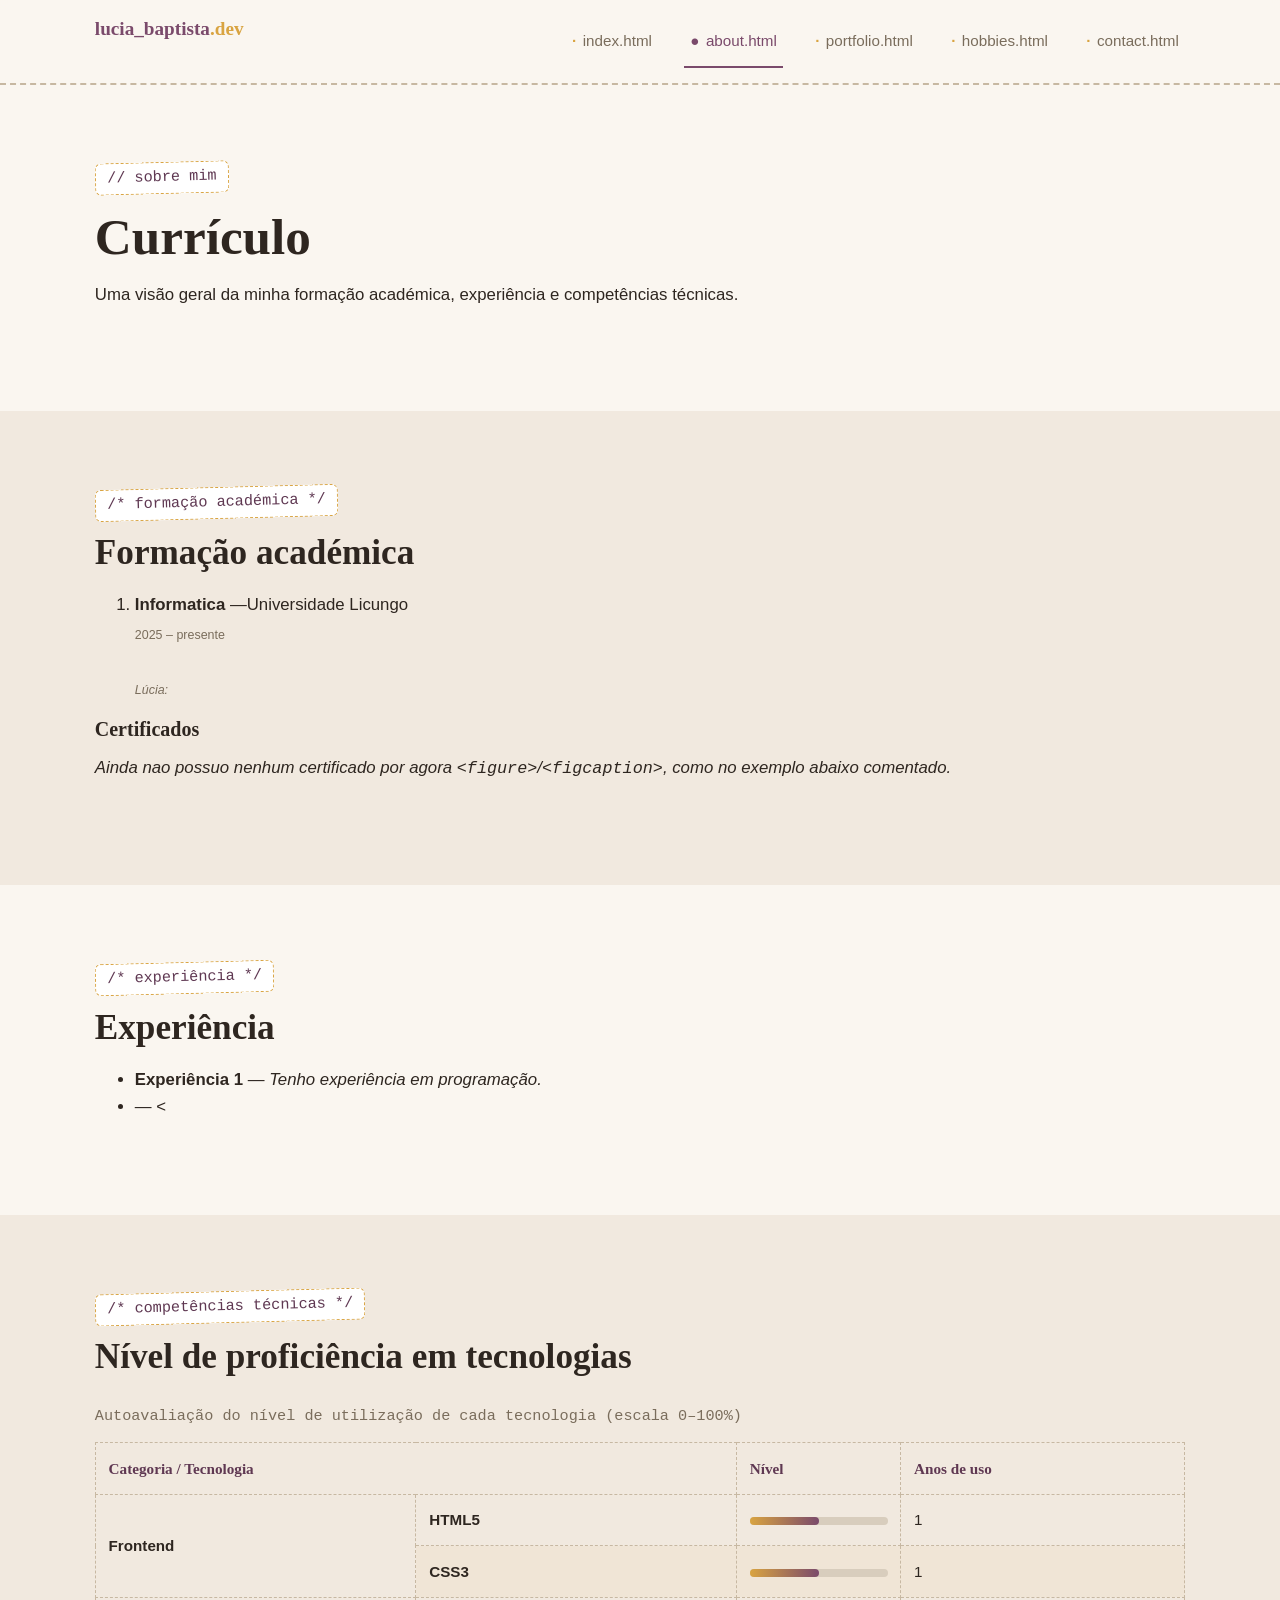
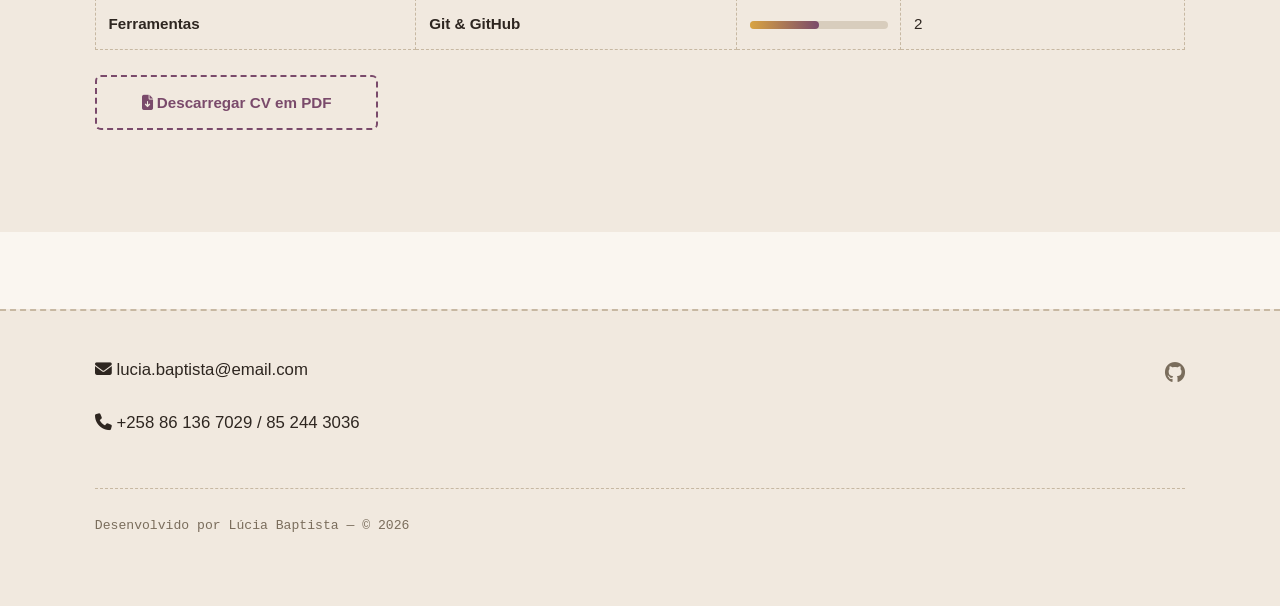
==== commit 64eea9c9: "Update about.html" ====
--- a/about.html
+++ b/about.html
@@ -51,15 +51,15 @@
         <h2>Formação académica</h2>
         <ol>
           <li>
-            <strong>Informatica</strong> &mdash; [Universidade Licungo]
-            <br><small class="ajuda">[2025] &ndash; presente</small>
+            <strong>Informatica</strong> &mdash;Universidade Licungo
+            <br><small class="ajuda">2025 &ndash; presente</small>
             <br><small class="ajuda"><em>Lúcia:</em></small>
           </li>
         </ol>
 
         <h3>Certificados</h3>
         <p>
-          <em>Lúcia: se tiver certificados, adicione aqui dentro de blocos
+          <em>Ainda nao possuo nenhum certificado por agora
           <code>&lt;figure&gt;</code>/<code>&lt;figcaption&gt;</code>, como no exemplo abaixo comentado.</em>
         </p>
         <!--
@@ -77,8 +77,8 @@
         <span class="rotulo-comentario">/* experiência */</span>
         <h2>Experiência</h2>
         <ul>
-          <li><strong>[Experiência 1]</strong> &mdash; <em>Lúcia: descreva aqui uma experiência real (trabalho, voluntariado, projeto).</em></li>
-          <li><strong>[Experiência 2]</strong> &mdash; <em>Lúcia: pode remover esta linha se só tiver uma experiência para mostrar.</em></li>
+          <li><strong>Experiência 1</strong> &mdash; <em>Tenho experiência em programação.</em></li>
+          <li><strong></strong></strong> &mdash; <</em></li>
         </ul>
       </div>
     </section>
@@ -103,18 +103,18 @@
               <th scope="rowgroup" rowspan="2">Frontend</th>
               <th scope="row">HTML5</th>
               <td><span class="nivel" style="--valor: 50%;" role="img" aria-label="nível a ajustar"></span></td>
-              <td>[?]</td>
+              <td>1</td>
             </tr>
             <tr>
               <th scope="row">CSS3</th>
               <td><span class="nivel" style="--valor: 50%;" role="img" aria-label="nível a ajustar"></span></td>
-              <td>[?]</td>
+              <td>1</td>
             </tr>
             <tr>
               <th scope="rowgroup" rowspan="1">Ferramentas</th>
               <th scope="row">Git &amp; GitHub</th>
               <td><span class="nivel" style="--valor: 50%;" role="img" aria-label="nível a ajustar"></span></td>
-              <td>[?]</td>
+              <td>2</td>
             </tr>
           </tbody>
           <!-- Lúcia: ajuste as linhas acima com as suas tecnologias e níveis reais.
